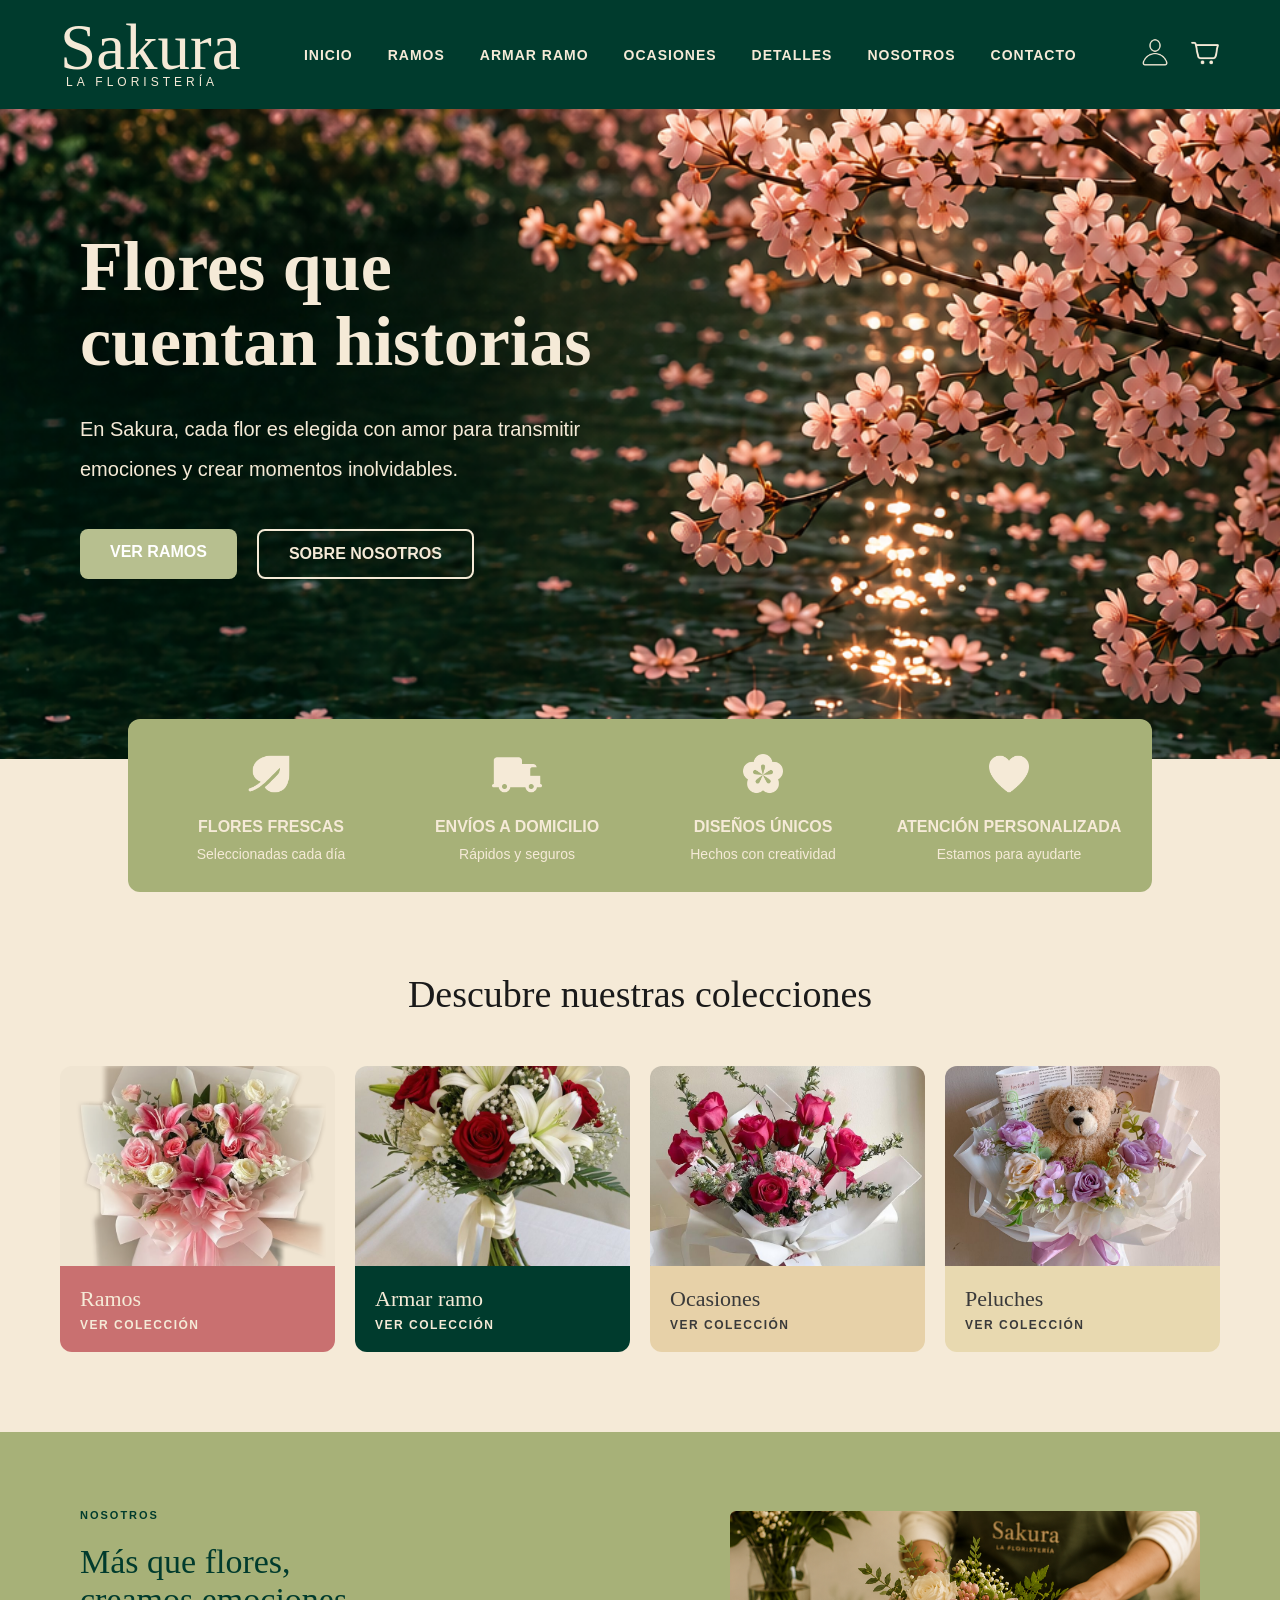
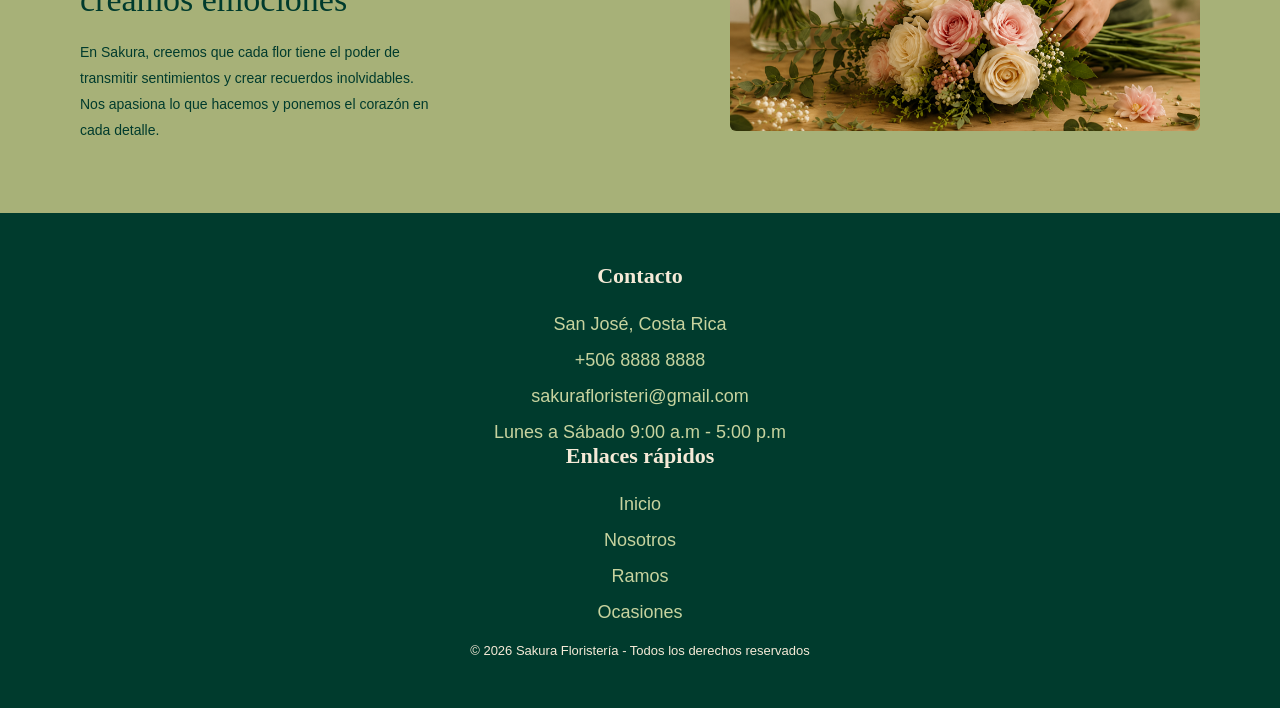
==== index.html @ f720f56a "enlaces rapidos" ====
<!DOCTYPE html>

<html lang="es">
<!--significa que esta en espanol la pagina-->

<head>

    <!-- ===================================================== -->
    <!-- CONFIGURACIÓN GENERAL DE LA PÁGINA -->
    <!-- ===================================================== -->

    <meta charset="UTF-8">
    <meta name="viewport" content="width=device-width, initial-scale=1.0">

    <!--meta charset="UTF-8" = "Usa caracteres especiales correctamente"-->
    <!-- width=device-width = "usa el ancho real del dispositivo"-->
    <!--initial-scale=1.0 = "no hagas zoom raro al abrir la página"-->


    <!-- CONEXIÓN DEL ARCHIVO CSS -->
    <link rel="stylesheet" href="css/style.css">
    <link rel="stylesheet" href="css/footer.css">
    <link rel="stylesheet" href="css/nosotros.css">

    <!-- TÍTULO DE LA PÁGINA -->
    <title>Sakura</title>

</head>

<body>

    <!-- ===================================================== -->
    <!-- HEADER / BARRA DE NAVEGACIÓN -->
    <!-- ===================================================== -->

    <header class="header">

        <!-- LOGO -->
        <div class="logo">
            <h1>Sakura</h1>
            <p>LA FLORISTERÍA</p>
        </div>

        <!-- MENÚ DE NAVEGACIÓN -->
        <nav class="menu">

            <ul>
                <li><a href="index.html">INICIO</a></li>
                <li><a href="ramos.html">RAMOS</a></li>
                <li><a href="armar_Ramo.html">ARMAR RAMO</a></li>
                <li><a href="ocasiones.html">OCASIONES</a></li>
                <li><a href="detalles.html">DETALLES</a></li>
                <li><a href="#nosotros">NOSOTROS</a></li>
                <li><a href="#contacto">CONTACTO</a></li>

            </ul>

        </nav>

        <!-- ICONOS DEL MENÚ -->
        <div class="iconos">
            <!-- ICONO USUARIO -->
            <button>
                <img src="assets/images/person.png" alt="Usuario">
            </button>
            <!-- ICONO CARRITO -->
            <button>
                <img src="assets/images/shopping-cart.png" alt="Carrito">
            </button>
        </div>

    </header>

    <!-- ===================================================== -->
    <!-- CONTENIDO PRINCIPAL -->
    <!-- ===================================================== -->

    <main>

        <!-- ===================================================== -->
        <!-- IMAGEN PRINCIPAL / HERO -->
        <!-- ===================================================== -->

        <section class="cerezos">

            <div class="contenido-cerezos">

                <!-- TÍTULO PRINCIPAL -->
                <h1>Flores que<br>cuentan historias</h1>

                <!-- TEXTO PRINCIPAL -->
                <p>
                    En Sakura, cada flor es elegida con amor
                    para transmitir emociones y crear momentos
                    inolvidables.
                </p>

                <!-- BOTONES PRINCIPALES -->
                <div class="botones">

                    <a href="ramos.html" class="btn btn-ver">
                        VER RAMOS
                    </a>
                    <a href="#nosotros" class="btn btn-nosotros">
                        SOBRE NOSOTROS
                    </a>
                </div>
            </div>
        </section>

        <!-- ===================================================== -->
        <!-- BARRA DE BENEFICIOS -->
        <!-- ===================================================== -->

        <section class="beneficios">

            <!-- BENEFICIO 1 -->
            <div class="beneficio">

                <img src="assets/images/leaf.png" alt="Hoja">
                <h3>FLORES FRESCAS</h3>
                <p>Seleccionadas cada día</p>
            </div>

            <!-- BENEFICIO 2 -->
            <div class="beneficio">

                <img src="assets/images/truck.png" alt="Envío">
                <h3>ENVÍOS A DOMICILIO</h3>
                <p>Rápidos y seguros</p>
            </div>

            <!-- BENEFICIO 3 -->
            <div class="beneficio">

                <img src="assets/images/flower.png" alt="Flor">
                <h3>DISEÑOS ÚNICOS</h3>
                <p>Hechos con creatividad</p>
            </div>

            <!-- BENEFICIO 4 -->
            <div class="beneficio">

                <img src="assets/images/heart.png" alt="Corazón">
                <h3>ATENCIÓN PERSONALIZADA</h3>
                <p>Estamos para ayudarte</p>
            </div>
        </section>

        <!-- ===================================================== -->
        <!-- COLECCIONES -->
        <!-- ===================================================== -->

        <section class="colecciones">

            <!-- TÍTULO -->
            <div class="titulo-seccion">
                <h2>Descubre nuestras colecciones</h2>
            </div>

            <!-- TARJETAS -->
            <div class="tarjetas-coleccion">

                <!-- TARJETA 1 -->
                <div class="tarjeta-coleccion">

                    <img src="assets/images/ramo_beige.png" alt="Ramos">
                    <div class="tarjeta-info tarjeta-rosa">
                        <h3>Ramos</h3>
                        <p>VER COLECCIÓN</p>
                    </div>
                </div>

                <!-- TARJETA 2 -->
                <div class="tarjeta-coleccion">

                    <img src="assets/images/rosas.jpg" alt="Armar ramo">
                    <div class="tarjeta-info tarjeta-verde">
                        <h3>Armar ramo</h3>
                        <p>VER COLECCIÓN</p>
                    </div>
                </div>

                <!-- TARJETA 3 -->
                <div class="tarjeta-coleccion">

                    <img src="assets/images/flores.jpg" alt="Ocasiones">
                    <div class="tarjeta-info tarjeta-crema">
                        <h3>Ocasiones</h3>
                        <p>VER COLECCIÓN</p>
                    </div>
                </div>

                <!-- TARJETA 4 -->
                <div class="tarjeta-coleccion">

                    <img src="assets/images/peluche.jpg" alt="Peluches">
                    <div class="tarjeta-info tarjeta-beige">
                        <h3>Peluches</h3>
                        <p>VER COLECCIÓN</p>
                    </div>
                </div>
            </div>
        </section>

        <!-- ===================================================== -->
        <!-- SECCIÓN NOSOTROS -->
        <!-- ===================================================== -->

        <section id="nosotros" class="nosotros">

            <!-- TEXTO -->
            <div class="texto-nosotros">

                <p class="subtitulo">NOSOTROS</p>
                <h2>
                    Más que flores,<br>
                    creamos emociones
                </h2>

                <p>
                    En Sakura, creemos que cada flor tiene el poder de transmitir
                    sentimientos y crear recuerdos inolvidables. Nos apasiona lo que
                    hacemos y ponemos el corazón en cada detalle.
                </p>

            </div>
            <!-- IMAGEN -->
            <div class="imagen-nosotros">
                <img src="assets/images/nosotros.png" alt="Persona preparando un ramo">
            </div>
        </section>


        <!-- ===================================================== -->
        <!-- FOOTER -->
        <!-- ===================================================== -->

        <footer class="footer">

            <!-- ===================================================== -->
            <!-- INFORMACIÓN DE CONTACTO -->
            <!-- ===================================================== -->
            <div id="contacto" class="footer-contacto">

                <h3>Contacto</h3>

                <p>San José, Costa Rica</p>
                <p>+506 8888 8888</p>
                <p>sakurafloristeri@gmail.com</p>
                <p>Lunes a Sábado 9:00 a.m - 5:00 p.m</p>
            </div>

            <!-- ENLACES -->
            <div class="footer-links">

                <h3>Enlaces rápidos</h3>
                <a href="index.html">Inicio</a>
                <a href="#nosotros">Nosotros</a>
                <a href="ramos.html">Ramos</a>
                <a href="ocasiones.html">Ocasiones</a>
            </div>


            <!-- COPYRIGHT -->
            <p class="copy">
                © 2026 Sakura Floristería - Todos los derechos reservados
            </p>
        </footer>
    </main>
</body>

</html>


<!-- H1 → nombre del libro
H2 → capítulos
H3 → subtítulos dentro del capítulo -->
---- css/style.css ----
/*=============
Pagina PRINCIPAL
===============*/


/*=============
Reset 
===============*/
/*Quita los espacios que el navegador pone por defecto = *{  */
* {
    /* margin: 0; y padding: 0; = "Quiten TODOS los espacios automáticos"-->
    /* espacio entre un elemento y otros elementos(por fuera) */
    margin: 0;
    /* Es el espacio entre el contenido y el borde(por dentro) */
    padding: 0;
    /* Hace que el padding y el borde no aumenten el tamaño total del elemento */
    box-sizing: border-box;
}

/*=============
Body
===============*/
body {
    /* Define el tipo de letra principal de toda la página */
    font-family: Arial, Helvetica, sans-serif;
    /* Define el color de fondo de la página */
    background-color: #f5ead7;
}

/*=============
Header/ ES la barra principal de mi pagina osea la que esta arriba con todo
===============*/
.header {
    /*Hace que el header ocupe todo el ancho de la pantalla*/
    width: 100%;
    /*Cambia el color de fondo del header (verde oscuro)*/
    background-color: #003b2d;
    /* Flexbox sirve para acomodar el logo,el menú y iconos */
    display: flex;
    /* Separa el logo y el menu (Separa los elementos horizontalmente) */
    justify-content: space-between;
    /* Centra las cosas verticalmente,osea que todo quede alineado bonito en la misma altura */
    align-items: center;
    /* Es el espacio entre el contenido y el borde*/
    padding: 20px 60px;
}

/*=============
Logo
===============*/

/*<div class="logo">
    <h1>Sakura</h1>
</div>*/
.logo h1 {
    /*color de las letras del tituolo sakura */
    color: #f5ead7;
    /*tamano de la letra*/
    font-size: 65px;
    /*tipo de letra*/
    font-family: Georgia, serif;
    /*quita la negrita porquelos h1 normalmente vienen en bold automáticamente.*/
    font-weight: normal;
    /*Controla el espacio vertical entre líneas es este caso entre 
    <h1>
    Sakura
    Floristería
    </h1>*/
    line-height: 55px;
}

/*<p>LA FLORISTERÍA</p>*/
.logo p {
    /*color de letra*/
    color: #f5ead7;
    /*Cambia tamano de la letra*/
    font-size: 12px;
    /*Separa las letras entre sí. Ejm:F L O R I S T E R I A*/
    letter-spacing: 4px;
    /*Mueve el texto un poquito hacia la derecha*/
    margin-left: 6px;
}

/*=============
Menu de navegación
===============*/

/*<nav class="menu">
    <ul>*/
.menu ul {
    /* Hace que las opciones del menú salgan en fila. EJM: INICIO   RAMOS   OCASIONES   NOSOTROS*/
    display: flex;
    /*Quita los puntitos automáticos de la lista*/
    list-style: none;
    /*Agrega separación entre cada opción del menú. */
    gap: 35px;
}

/*=============
Cambia color al pasar el mouse
===============*/

/*<a href="index.html">INICIO</a>*/
.menu a {
    color: #f5ead7;
    /*Quita la línea automática de los enlaces*/
    text-decoration: none;
    /*Cambio el tamano de la letra*/
    font-size: 14px;
    /*Pone el texto en negrita*/
    font-weight: bold;
    /*Separa un poquito las letras*/
    letter-spacing: 1px;
    /*Hace que los cambios sean suaves*/
    transition: 0.3s;
}

.menu a:hover {
    /*Cambia el color del texto cuando pasan el mouse (beige a verde)*/
    color: #c7d39f;
    /*Agrega una línea debajo del texto*/
    border-bottom: 2px/*grosor de la línea*/ solid /*tipo de línea sólida*/ #c7d39f /*color de la línea*/;
    /*Agrega espacio abajo del texto*/
    padding-bottom: 5px;
}

/*=============
Confi de los iconos de la barra
===============*/

/*<div class="iconos">*/
.iconos {
    /*Hace que los iconos salgan en fila horizontal*/
    display: flex;
    /*Centra los iconos verticalmente.   Sirve para que:todos queden alineados a la misma altura,y no uno más arriba que otro.*/
    align-items: center;
    /*Agrega espacio entre cada icono*/
    gap: 20px;
}

.iconos button {
    /*Quita el fondo automático del botón,si no lo pnemos sale el boton gris y feo*/
    background: none;
    /*Quita el borde automático del botón*/
    border: none;
    /*Cambia el cursor cuando pasas el mouse ,osea sale la manita*/
    cursor: pointer;
    /*Hace suaves las animaciones*/
    transition: 0.3s;
}

.iconos button:hover {
    transform/*sirve para transformar o mover elementos*/: scale(1.1);
    /*scale es para q se hagan mas grande y 1 = tamaño normal y el 1.1 = 10% más grande*/
}

.iconos img {
    /*Define el ancho de las imágenes*/
    width: 30px;
}

/*=============
Confi de la imagen del arbol de cerezos
===============*/

/*<section class="cerezos">*/
.cerezos {
    /*Hace que la sección ocupe todo el ancho de la pantalla*/
    width: 100%;
    /*Define la altura de la sección.*/
    height: 650px;
    /* los .. son un "sube una carpeta"*/
    background-image: url("../assets/images/cerezos.png");
    /*Hace que la imagen cubra toda la sección*/
    background-size: cover;
    /*Centra la imagen*/
    background-position: center;
    /*Para que no se repita la imagen*/
    background-repeat: no-repeat;
}

/*<div class="contenido-cerezos">    lo que esta encima de la imagen*/
.contenido-cerezos {
    /*Agrega espacio interno ARRIBA.Eso baja el contenido*/
    padding-top: 120px;
    /*Agrega espacio interno a la izquierda,osea que mueve las cosas a la derecha*/
    padding-left: 80px;
    /*Cambia el color del texto.*/
    color: #f5ead7;
}

/*<h1>Flores que<br>cuentan historias</h1>*/
.contenido-cerezos h1 {
    /*Cambia el tamaño del texto,esta grande */
    font-size: 70px;
    /*Cambio de letra*/
    font-family: Georgia, serif;
    /*Controla el espacio entre líneas*/
    line-height: 75px;
    /*Agrega espacio DEBAJO del título*/
    margin-bottom: 30px;
}

/*<p>
    En Sakura, cada flor es elegida...
</p>*/
.contenido-cerezos p {
    /*Cambia el tamaño de la letra.*/
    font-size: 20px;
    /*Controla el espacio entre líneas del párrafo*/
    line-height: 40px;
    /*Agrega espacio debajo del párrafo,en este caso es el espacio enre el parrafo y los botones de ver ramos y sobre nosotros */
    margin-bottom: 40px;
    /*Define el ancho del párrafo.*/
    width: 600px;
}

/*=============
Confi de los botones en la imagen principal
===============*/

/*<div class="botones">*/
.botones {
    /*Hace que los botones salgan en fila horizontal*/
    display: flex;
    /*Agrega espacio entre ambos botones*/
    gap: 20px;
}

/*<a href="#" class="btn btn-ver"> y <a href="#" class="btn btn-nosotros">*/
.btn {
    /*Quita la línea automática de los enlaces*/
    text-decoration: none;
    /*Agrega espacio INTERNO al botón*/
    padding: 14px/*arriba y abajo*/ 30px/*izquierda y derecha*/;
    /*Redondea las esquinas del botón*/
    border-radius: 8px;
    /*Cambia el tamaño de la letra del botón*/
    font-size: 16px;
    /*Pone el texto en negrita*/
    font-weight: bold;
}

/*<a href="#" class="btn btn-ver">
    VER RAMOS
</a>     osea boton ver*/
.btn-ver {
    /*Cambia el color de fondo del botón*/
    background-color: #b7bf8f;
    /*Cambia el color del texto*/
    color: white;
}

/*<a href="#" class="btn btn-nosotros">
    SOBRE NOSOTROS
</a>       osea boton nosotros*/
.btn-nosotros {
    /*Agrega un borde alrededor del botón*/
    border: 2px/*grosor del borde*/ solid/*tipo de línea sólida*/ #f5ead7 /*color del borde*/;
    /*Cambia el color del texto del botón*/
    color: #f5ead7;
}

/*=============
Confi del cuadro verde 
===============*/

/*<section class="beneficios">*/
.beneficios {
    /*Hace que el cuadro ocupe el 80% del ancho de la pantalla*/
    width: 80%;
    /*Agrega espacios POR FUERA del cuadro*/
    margin: -40px/* esto es lo que hace que el cuadro suba y quede un poco sobre la imagen principal*/ 
    auto/*centra el cuadro horizontalmente*/ 60px/*espacio abajo*/;
    /*Cambia el color de fondo*/
    background-color: #a7b178;
    /*Redondea las esquinas del cuadro*/
    border-radius: 12px;
    /*Hace que los beneficios salgan uno a la par del otro*/
    display: flex;
    /*Hace que los elementos no se vean pegado y haya espacio entre ellos*/
    justify-content: space-around;
    /*Agrega espacio INTERNO al cuadro*/
    padding: 30px/*arriba y abajo*/ 20px/*izquierda,derecha*/;
    /*Cambia el color del texto*/
    color: #f5ead7;
}

.beneficio {
    /*Hace que cada beneficio ocupe el 25% del ancho*/
    width: 25%;
    /*Centra el contenido horizontalmente*/
    text-align: center;
}

/*imágenes que están dentro del cuadro verde*/
.beneficio img {
    /*Define el tamaño de las imágenes*/
    width: 50px;
    /*Agrega espacio debajo de la imagen*/
    margin-bottom: 15px;
}

/*Son las letras que dicen FLORES FRESCAS,ENVÍOS A DOMICILIO y eso*/
.beneficio h3 {
    /*Cambia el tamaño de los títulos*/
    font-size: 16px;
    /*Agrega espacio debajo del título*/
    margin-bottom: 10px;
}

/*Es lo que dice Seleccionadas cada día,Rápidos y seguros*/
.beneficio p {
    /*Cambia el tamaño del texto.*/
    font-size: 14px;
}

/*estilos que van a heredar todos los elementos de las paginas*/

/*===================
colecciones,titulo
====================*/

/*Esto es lo de los cuadros con las imagenes y colores*/
.colecciones {
    /* Agrega espacio INTERNO a la sección*/
    padding: 20px/*arriba*/ 60px/*lados*/ 80px/*abajo*/;

}

/*<div class="titulo-seccion">
    <h2>Descubre nuestras colecciones</h2>
</div>*/
.titulo-seccion {
    /*Centra el texto horizontalmente,hace que quede en el centro de la pagina*/
    text-align: center;
    /*Agrega espacio POR FUERA debajo del título*/
    margin-bottom: 50px;
}

.titulo-seccion h2 {
    font-family: Georgia, serif;
    font-size: 38px;
    font-weight: normal;
    /*sin negrita*/
    color: #1a1a1a;
    margin-bottom: 15px;

}

.tarjeta-coleccion {
    width: 280px;
    border-radius: 12px;
    overflow: hidden;
    cursor: pointer;
    transition: 0.3s;
}

/*================
cada tarjeta individual
======================*/

.tarjetas-coleccion {
    display: flex;
    gap: 20px;
    justify-content: center;
}

/*==================
foto de cada tarjeta
*/
.tarjeta-coleccion img {
    width: 100%;
    height: 200px;
    object-fit: cover;
    /*para que las imagenes se ajusten al tamaño sin deformarse*/
    display: block;
    /*elimina el espacio debajo de las imagenes*/

}

/* Parte inferior de la tarjeta con nombre y enlace */
.tarjeta-info {
    padding: 20px;
    transition: 0.3s;
}

.tarjeta-coleccion:hover .tarjeta-info {
    transform: translateY(-10px);
}

.tarjeta-info h3 {
    font-family: Georgia, serif;
    font-size: 22px;
    font-weight: normal;
    margin-bottom: 6px;
}

.tarjeta-info p {
    font-size: 12px;
    font-weight: bold;
    letter-spacing: 1.5px;
}

/*color de fondo de cada tarjeta*/
.tarjeta-rosa {
    background-color: #c97070;
    color: #f5ead7;
}

.tarjeta-crema {
    background-color: #e7d1a7f8;
    color: #3a3a3a;
}

.tarjeta-beige {
    background-color: #e8d9b0;
    color: #3a3a3a;
}

.tarjeta-verde {
    background-color: #003b2d;
    color: #f5ead7;
}
---- css/footer.css ----
/*=============
FOOTER
===============*/
.footer {
    background-color: #003b2d;
    padding: 50px 20px;
    text-align: center;
}

/* Contenedor de enlaces y contacto */
.footer-contenido {
    display: flex;
    justify-content: center;
    gap: 120px;
    margin-bottom: 30px;
}

/* Enlaces rápidos y contacto */
.footer-links,
.footer-contacto {
    display: flex;
    flex-direction: column;
    align-items: center;
    gap: 15px;
}

.footer-links h3,
.footer-contacto h3 {
    color: #f5ead7;
    font-size: 22px;
    margin-bottom: 10px;
    font-family: Georgia, serif;
}

.footer-links a,
.footer-contacto p {
    color: #c7d39f;
    text-decoration: none;
    font-size: 18px;
}

.footer-links a:hover {
    color: white;
}
/*=============
TEXTO FINAL con el c de marca registrada
===============*/
.copy {
    color: #f5ead7;
    font-size: 13px;
    margin-top: 20px;
}
---- css/nosotros.css ----
/*=============
Pagina NOSOTROS
===============*/

.nosotros {
    background-color: #a7b178;
    display: flex;
    align-items: center;
    justify-content: space-between;
    gap: 80px;
    padding: 70px 80px;
}

.texto-nosotros {
    width: 350px;
    color: #003b2d;
}

.texto-nosotros .subtitulo {
    font-size: 11px;
    font-weight: bold;
    letter-spacing: 2px;
    margin-bottom: 15px;
}

.texto-nosotros h2 {
    font-family: Georgia, serif;
    font-size: 34px;
    font-weight: normal;
    margin-bottom: 20px;
}

.texto-nosotros p {
    font-size: 14px;
    line-height: 26px;
}

.imagen-nosotros img {
    width: 470px;
    height: 220px;
    object-fit: cover;
    border-radius: 6px;
}
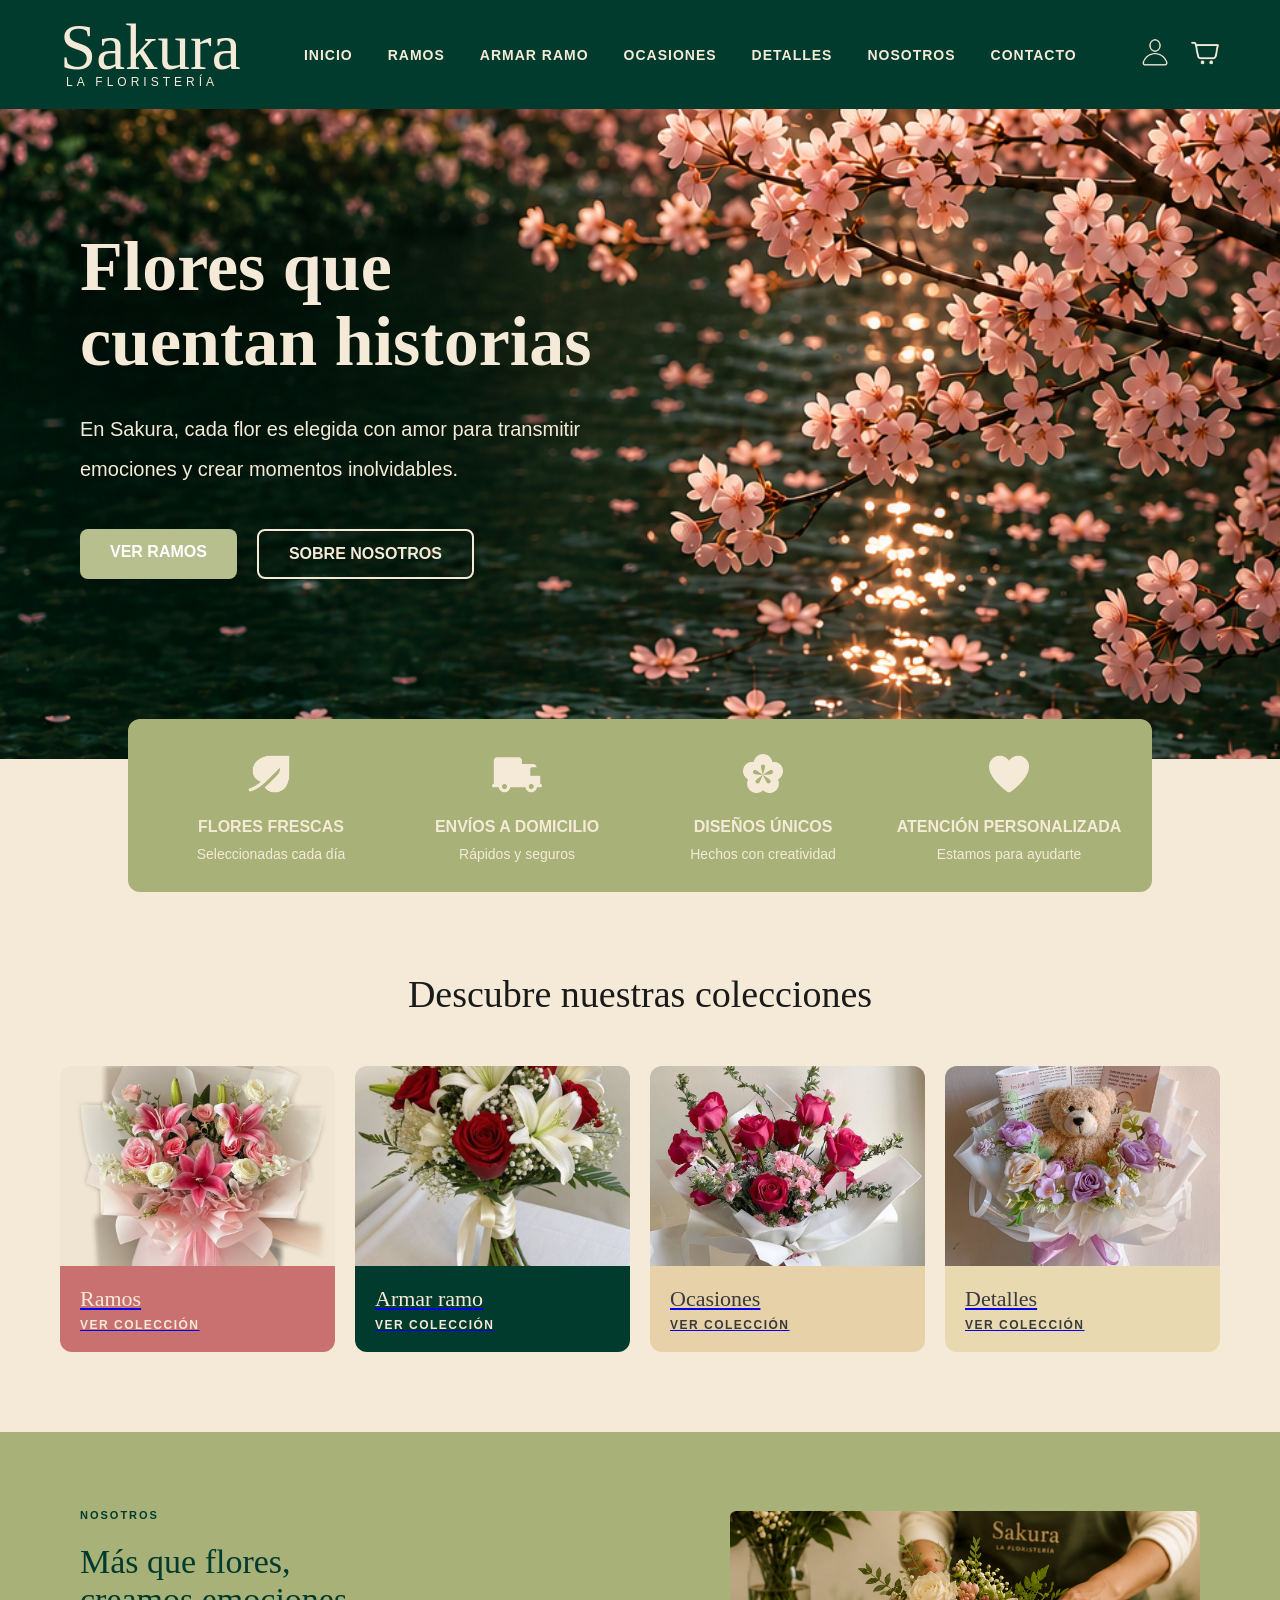
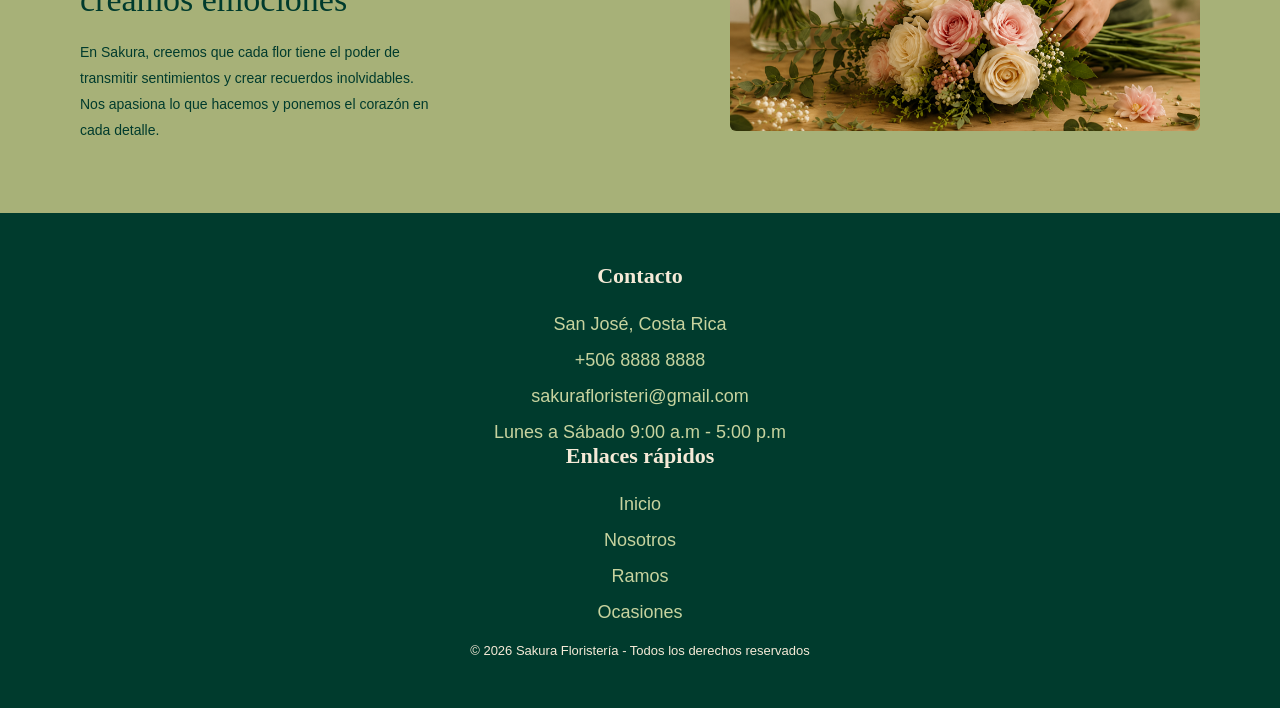
==== commit f5ca7fca: "d" ====
--- a/index.html
+++ b/index.html
@@ -162,44 +162,44 @@
             <div class="tarjetas-coleccion">
 
                 <!-- TARJETA 1 -->
-                <div class="tarjeta-coleccion">
+                <a href="ramos.html" class="tarjeta-coleccion">
 
                     <img src="assets/images/ramo_beige.png" alt="Ramos">
                     <div class="tarjeta-info tarjeta-rosa">
                         <h3>Ramos</h3>
                         <p>VER COLECCIÓN</p>
                     </div>
-                </div>
+                </a>
 
                 <!-- TARJETA 2 -->
-                <div class="tarjeta-coleccion">
+                <a href="armar_Ramo.html" class="tarjeta-coleccion">
 
                     <img src="assets/images/rosas.jpg" alt="Armar ramo">
                     <div class="tarjeta-info tarjeta-verde">
                         <h3>Armar ramo</h3>
                         <p>VER COLECCIÓN</p>
                     </div>
-                </div>
+                </a>
 
                 <!-- TARJETA 3 -->
-                <div class="tarjeta-coleccion">
+                <a href="ocasiones.html" class="tarjeta-coleccion">
 
                     <img src="assets/images/flores.jpg" alt="Ocasiones">
                     <div class="tarjeta-info tarjeta-crema">
                         <h3>Ocasiones</h3>
                         <p>VER COLECCIÓN</p>
                     </div>
-                </div>
+                </a>
 
                 <!-- TARJETA 4 -->
-                <div class="tarjeta-coleccion">
+                <a href="detalles.html" class="tarjeta-coleccion">
 
                     <img src="assets/images/peluche.jpg" alt="Peluches">
                     <div class="tarjeta-info tarjeta-beige">
-                        <h3>Peluches</h3>
-                        <p>VER COLECCIÓN</p>
-                    </div>
-                </div>
+                        <h3>Detalles</h3>
+                        <p>VER COLECCIÓN</p>
+                    </div>
+                </a>
             </div>
         </section>
 
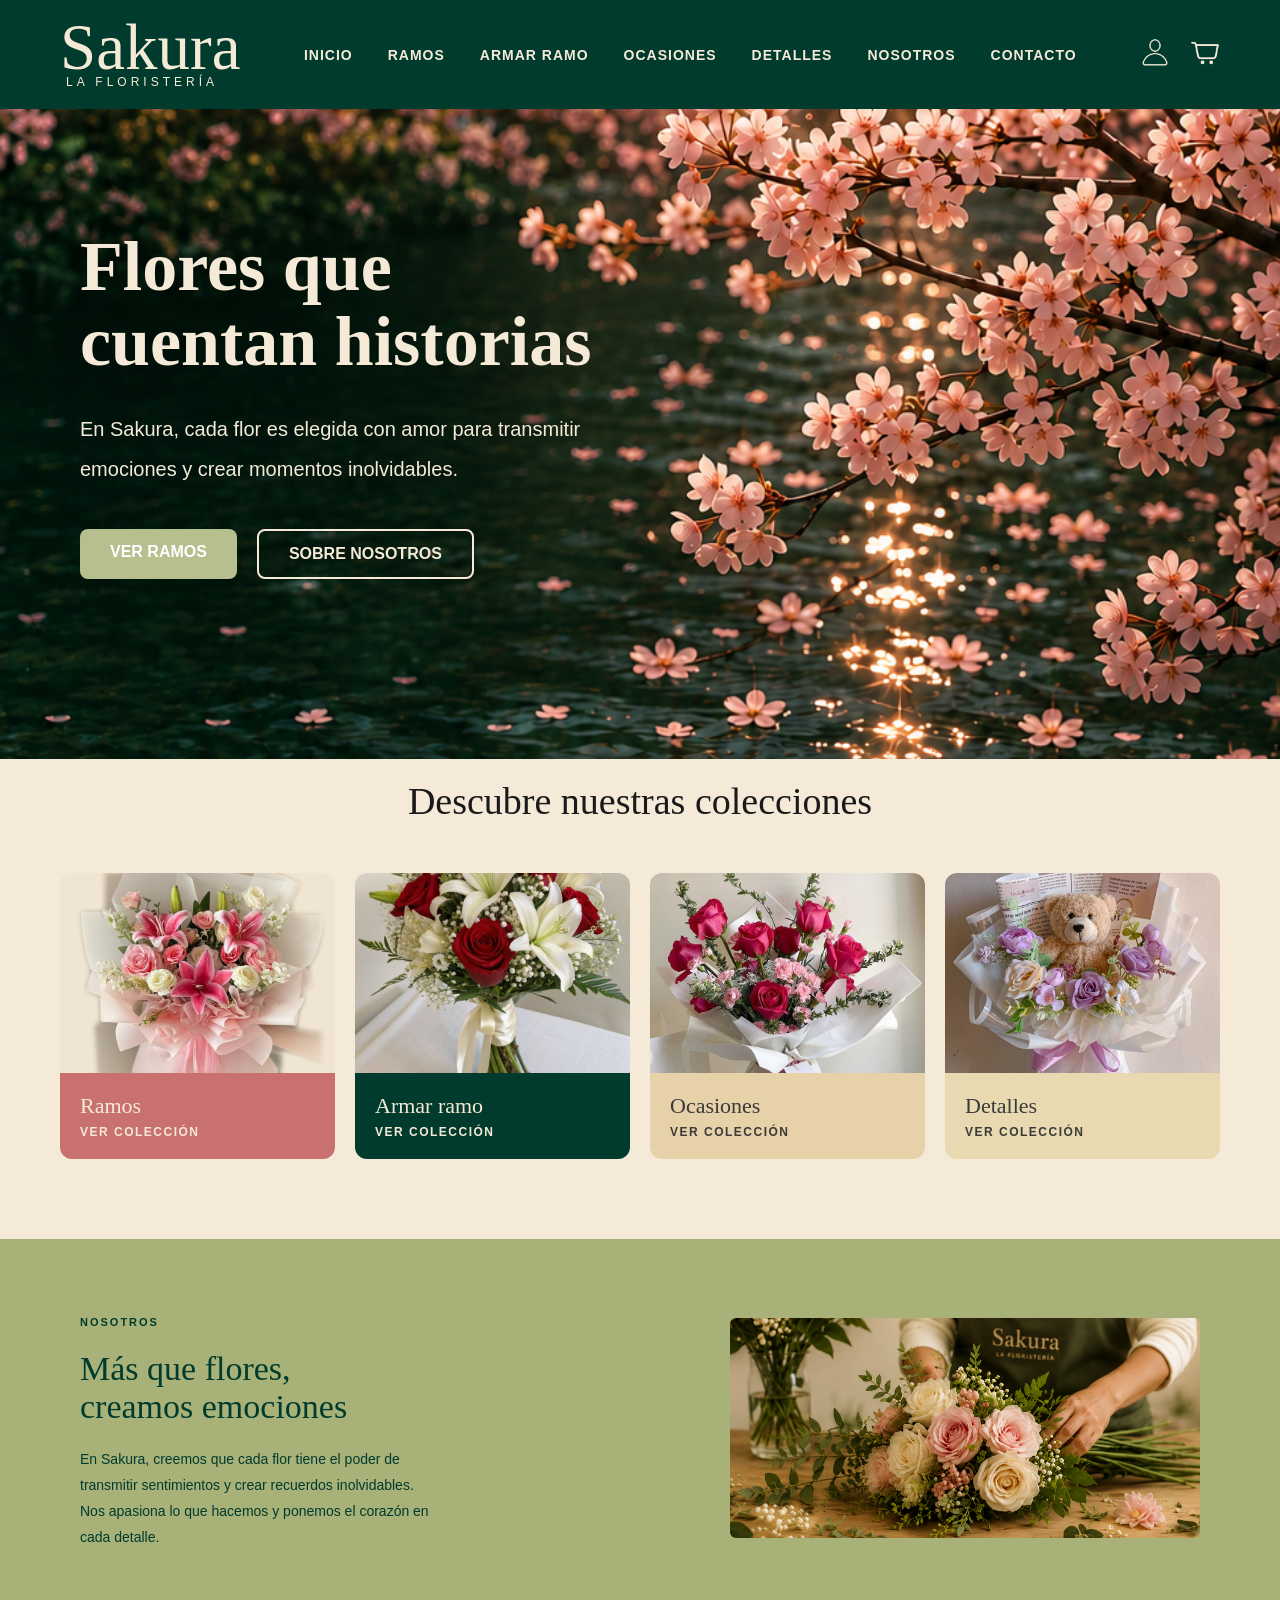
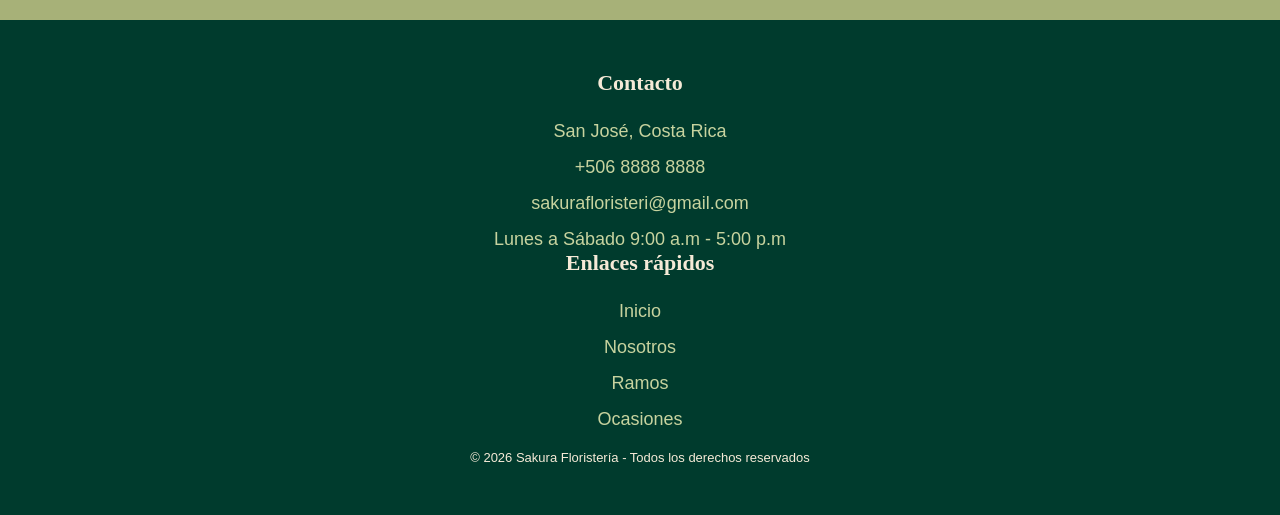
==== commit acd5b268: "CUADRO VERDE" ====
--- a/index.html
+++ b/index.html
@@ -109,45 +109,6 @@
         </section>
 
         <!-- ===================================================== -->
-        <!-- BARRA DE BENEFICIOS -->
-        <!-- ===================================================== -->
-
-        <section class="beneficios">
-
-            <!-- BENEFICIO 1 -->
-            <div class="beneficio">
-
-                <img src="assets/images/leaf.png" alt="Hoja">
-                <h3>FLORES FRESCAS</h3>
-                <p>Seleccionadas cada día</p>
-            </div>
-
-            <!-- BENEFICIO 2 -->
-            <div class="beneficio">
-
-                <img src="assets/images/truck.png" alt="Envío">
-                <h3>ENVÍOS A DOMICILIO</h3>
-                <p>Rápidos y seguros</p>
-            </div>
-
-            <!-- BENEFICIO 3 -->
-            <div class="beneficio">
-
-                <img src="assets/images/flower.png" alt="Flor">
-                <h3>DISEÑOS ÚNICOS</h3>
-                <p>Hechos con creatividad</p>
-            </div>
-
-            <!-- BENEFICIO 4 -->
-            <div class="beneficio">
-
-                <img src="assets/images/heart.png" alt="Corazón">
-                <h3>ATENCIÓN PERSONALIZADA</h3>
-                <p>Estamos para ayudarte</p>
-            </div>
-        </section>
-
-        <!-- ===================================================== -->
         <!-- COLECCIONES -->
         <!-- ===================================================== -->
 
--- a/css/style.css
+++ b/css/style.css
@@ -119,7 +119,13 @@
     /*Cambia el color del texto cuando pasan el mouse (beige a verde)*/
     color: #c7d39f;
     /*Agrega una línea debajo del texto*/
-    border-bottom: 2px/*grosor de la línea*/ solid /*tipo de línea sólida*/ #c7d39f /*color de la línea*/;
+    border-bottom: 2px
+        /*grosor de la línea*/
+        solid
+        /*tipo de línea sólida*/
+        #c7d39f
+        /*color de la línea*/
+    ;
     /*Agrega espacio abajo del texto*/
     padding-bottom: 5px;
 }
@@ -150,7 +156,9 @@
 }
 
 .iconos button:hover {
-    transform/*sirve para transformar o mover elementos*/: scale(1.1);
+    transform
+    /*sirve para transformar o mover elementos*/
+    : scale(1.1);
     /*scale es para q se hagan mas grande y 1 = tamaño normal y el 1.1 = 10% más grande*/
 }
 
@@ -232,7 +240,11 @@
     /*Quita la línea automática de los enlaces*/
     text-decoration: none;
     /*Agrega espacio INTERNO al botón*/
-    padding: 14px/*arriba y abajo*/ 30px/*izquierda y derecha*/;
+    padding: 14px
+        /*arriba y abajo*/
+        30px
+        /*izquierda y derecha*/
+    ;
     /*Redondea las esquinas del botón*/
     border-radius: 8px;
     /*Cambia el tamaño de la letra del botón*/
@@ -256,63 +268,15 @@
 </a>       osea boton nosotros*/
 .btn-nosotros {
     /*Agrega un borde alrededor del botón*/
-    border: 2px/*grosor del borde*/ solid/*tipo de línea sólida*/ #f5ead7 /*color del borde*/;
+    border: 2px
+        /*grosor del borde*/
+        solid
+        /*tipo de línea sólida*/
+        #f5ead7
+        /*color del borde*/
+    ;
     /*Cambia el color del texto del botón*/
     color: #f5ead7;
-}
-
-/*=============
-Confi del cuadro verde 
-===============*/
-
-/*<section class="beneficios">*/
-.beneficios {
-    /*Hace que el cuadro ocupe el 80% del ancho de la pantalla*/
-    width: 80%;
-    /*Agrega espacios POR FUERA del cuadro*/
-    margin: -40px/* esto es lo que hace que el cuadro suba y quede un poco sobre la imagen principal*/ 
-    auto/*centra el cuadro horizontalmente*/ 60px/*espacio abajo*/;
-    /*Cambia el color de fondo*/
-    background-color: #a7b178;
-    /*Redondea las esquinas del cuadro*/
-    border-radius: 12px;
-    /*Hace que los beneficios salgan uno a la par del otro*/
-    display: flex;
-    /*Hace que los elementos no se vean pegado y haya espacio entre ellos*/
-    justify-content: space-around;
-    /*Agrega espacio INTERNO al cuadro*/
-    padding: 30px/*arriba y abajo*/ 20px/*izquierda,derecha*/;
-    /*Cambia el color del texto*/
-    color: #f5ead7;
-}
-
-.beneficio {
-    /*Hace que cada beneficio ocupe el 25% del ancho*/
-    width: 25%;
-    /*Centra el contenido horizontalmente*/
-    text-align: center;
-}
-
-/*imágenes que están dentro del cuadro verde*/
-.beneficio img {
-    /*Define el tamaño de las imágenes*/
-    width: 50px;
-    /*Agrega espacio debajo de la imagen*/
-    margin-bottom: 15px;
-}
-
-/*Son las letras que dicen FLORES FRESCAS,ENVÍOS A DOMICILIO y eso*/
-.beneficio h3 {
-    /*Cambia el tamaño de los títulos*/
-    font-size: 16px;
-    /*Agrega espacio debajo del título*/
-    margin-bottom: 10px;
-}
-
-/*Es lo que dice Seleccionadas cada día,Rápidos y seguros*/
-.beneficio p {
-    /*Cambia el tamaño del texto.*/
-    font-size: 14px;
 }
 
 /*estilos que van a heredar todos los elementos de las paginas*/
@@ -324,7 +288,13 @@
 /*Esto es lo de los cuadros con las imagenes y colores*/
 .colecciones {
     /* Agrega espacio INTERNO a la sección*/
-    padding: 20px/*arriba*/ 60px/*lados*/ 80px/*abajo*/;
+    padding: 20px
+        /*arriba*/
+        60px
+        /*lados*/
+        80px
+        /*abajo*/
+    ;
 
 }
 
@@ -354,6 +324,8 @@
     overflow: hidden;
     cursor: pointer;
     transition: 0.3s;
+    text-decoration: none;
+    color: inherit;
 }
 
 /*================
@@ -423,4 +395,52 @@
     color: #f5ead7;
 }
 
-
+/*===================
+DISEÑO RESPONSIVO
+====================*/
+@media (max-width: 768px) {
+
+    .header {
+        flex-direction: column;
+    }
+
+    .menu ul {
+        flex-wrap: wrap;
+        justify-content: center;
+        gap: 15px;
+    }
+
+    .tarjetas-coleccion {
+        flex-direction: column;
+        align-items: center;
+    }
+
+    .nosotros {
+        flex-direction: column;
+        text-align: center;
+    }
+
+    .imagen-nosotros img {
+        width: 100%;
+        max-width: 450px;
+        height: auto;
+    }
+    .cerezos{
+        height: 400px;
+    }
+
+    .botones {
+        flex-direction: column;
+        align-items: center;
+    }
+
+    .contenido-cerezos h1 {
+        font-size: 38px;
+        line-height: 45px;
+    }
+
+    .contenido-cerezos p {
+        width: 100%;
+        max-width: 300px;
+    }
+}
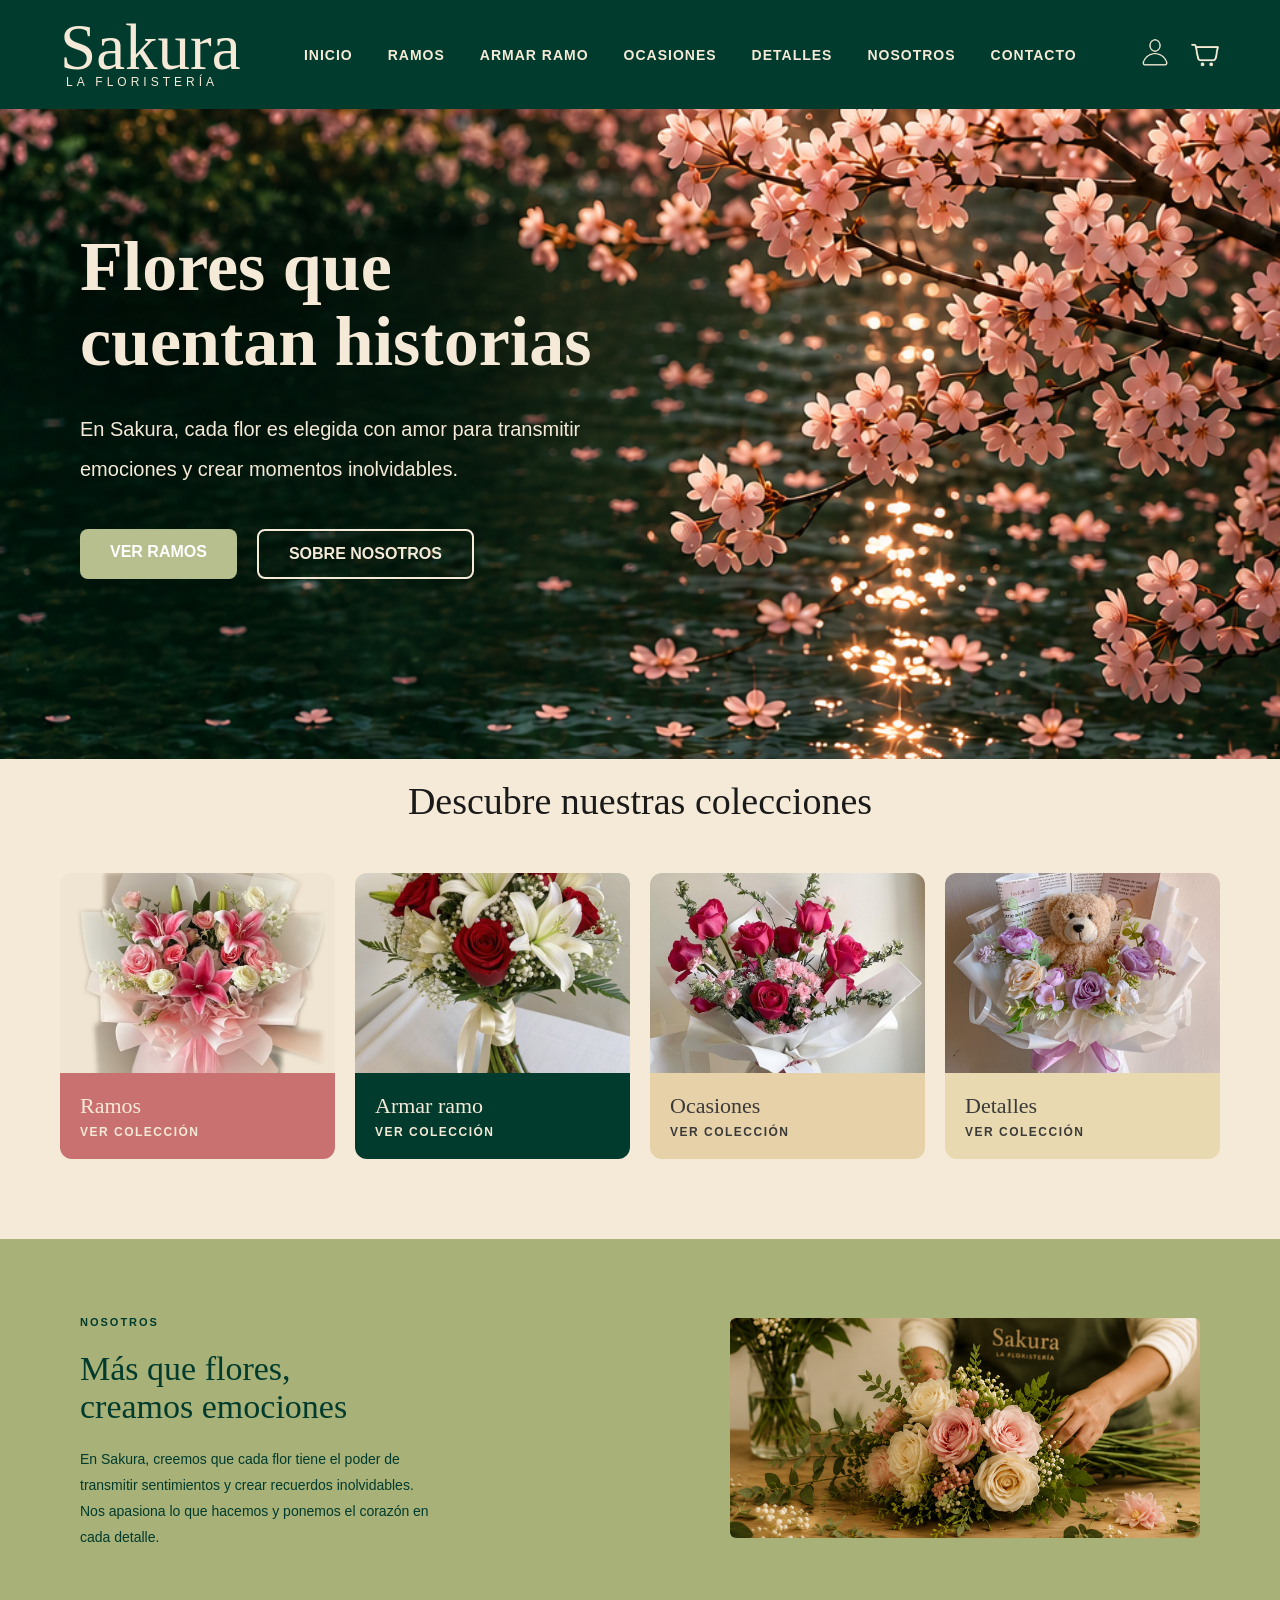
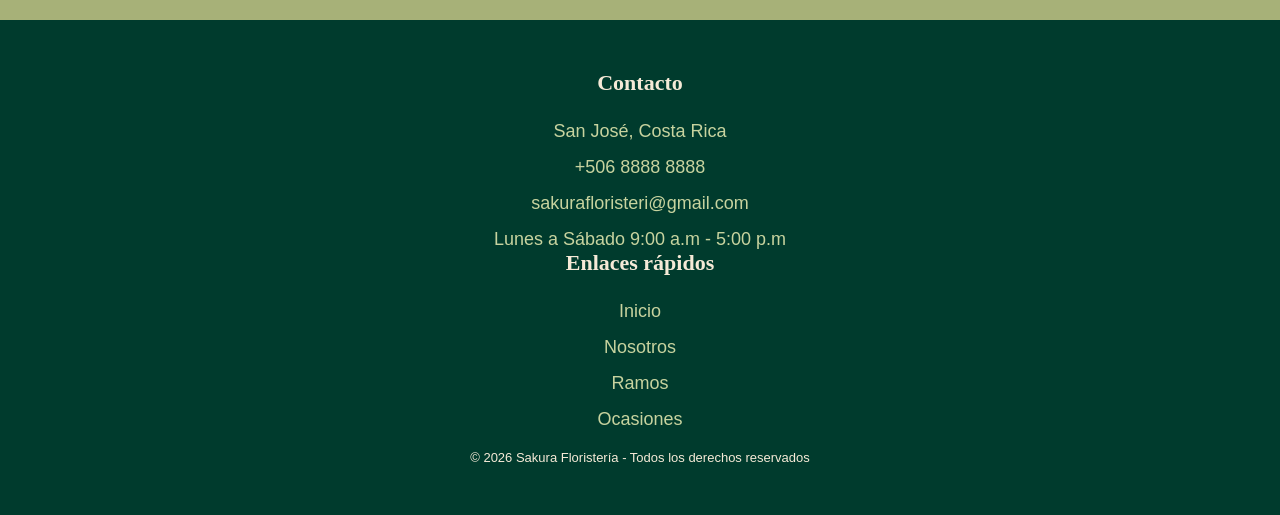
==== commit f5f377c3: "dd" ====
--- a/index.html
+++ b/index.html
@@ -64,9 +64,9 @@
                 <img src="assets/images/person.png" alt="Usuario">
             </button>
             <!-- ICONO CARRITO -->
-            <button>
+            <a href="carrito.html" class="icono-carrito">
                 <img src="assets/images/shopping-cart.png" alt="Carrito">
-            </button>
+            </a>
         </div>
 
     </header>
--- a/css/style.css
+++ b/css/style.css
@@ -394,14 +394,33 @@
     background-color: #003b2d;
     color: #f5ead7;
 }
-
-/*===================
-DISEÑO RESPONSIVO
-====================*/
+/*=============
+ICONO DEL CARRITO
+===============*/
+
+.icono-carrito {
+    display: flex;
+    align-items: center;
+    cursor: pointer;
+}
+
+.icono-carrito img {
+    width: 30px;
+}
+
+.icono-carrito:hover {
+    transform: scale(1.1);
+}
+/* =====================================================
+DISEÑO PARA CELULARES
+===================================================== */
 @media (max-width: 768px) {
 
+    /* HEADER */
     .header {
         flex-direction: column;
+        padding: 20px;
+        gap: 20px;
     }
 
     .menu ul {
@@ -410,37 +429,71 @@
         gap: 15px;
     }
 
+    /* IMAGEN PRINCIPAL */
+    .cerezos {
+        height: auto;
+    }
+
+    .contenido-cerezos {
+        padding: 80px 25px;
+    }
+
+    .contenido-cerezos h1 {
+        font-size: 48px;
+        line-height: 55px;
+    }
+
+    .contenido-cerezos p {
+        width: 100%;
+        font-size: 20px;
+        line-height: 34px;
+    }
+
+    /* BOTONES */
+    .botones {
+        flex-direction: column;
+        align-items: flex-start;
+        margin-top: 25px;
+        margin-bottom: 80px;
+    }
+
+    .btn {
+        display: block;
+        width: fit-content;
+    }
+
+    /* COLECCIONES */
+    .colecciones {
+        padding-top: 90px;
+    }
+
     .tarjetas-coleccion {
         flex-direction: column;
         align-items: center;
     }
 
+    .tarjeta-coleccion {
+        width: 90%;
+    }
+
+    /* NOSOTROS */
     .nosotros {
         flex-direction: column;
         text-align: center;
     }
 
+    .texto-nosotros {
+        width: 100%;
+    }
+
     .imagen-nosotros img {
         width: 100%;
-        max-width: 450px;
         height: auto;
     }
-    .cerezos{
-        height: 400px;
-    }
-
-    .botones {
+
+    /* FOOTER */
+    .footer-contenido {
         flex-direction: column;
-        align-items: center;
-    }
-
-    .contenido-cerezos h1 {
-        font-size: 38px;
-        line-height: 45px;
-    }
-
-    .contenido-cerezos p {
-        width: 100%;
-        max-width: 300px;
+        gap: 20px;
     }
 }
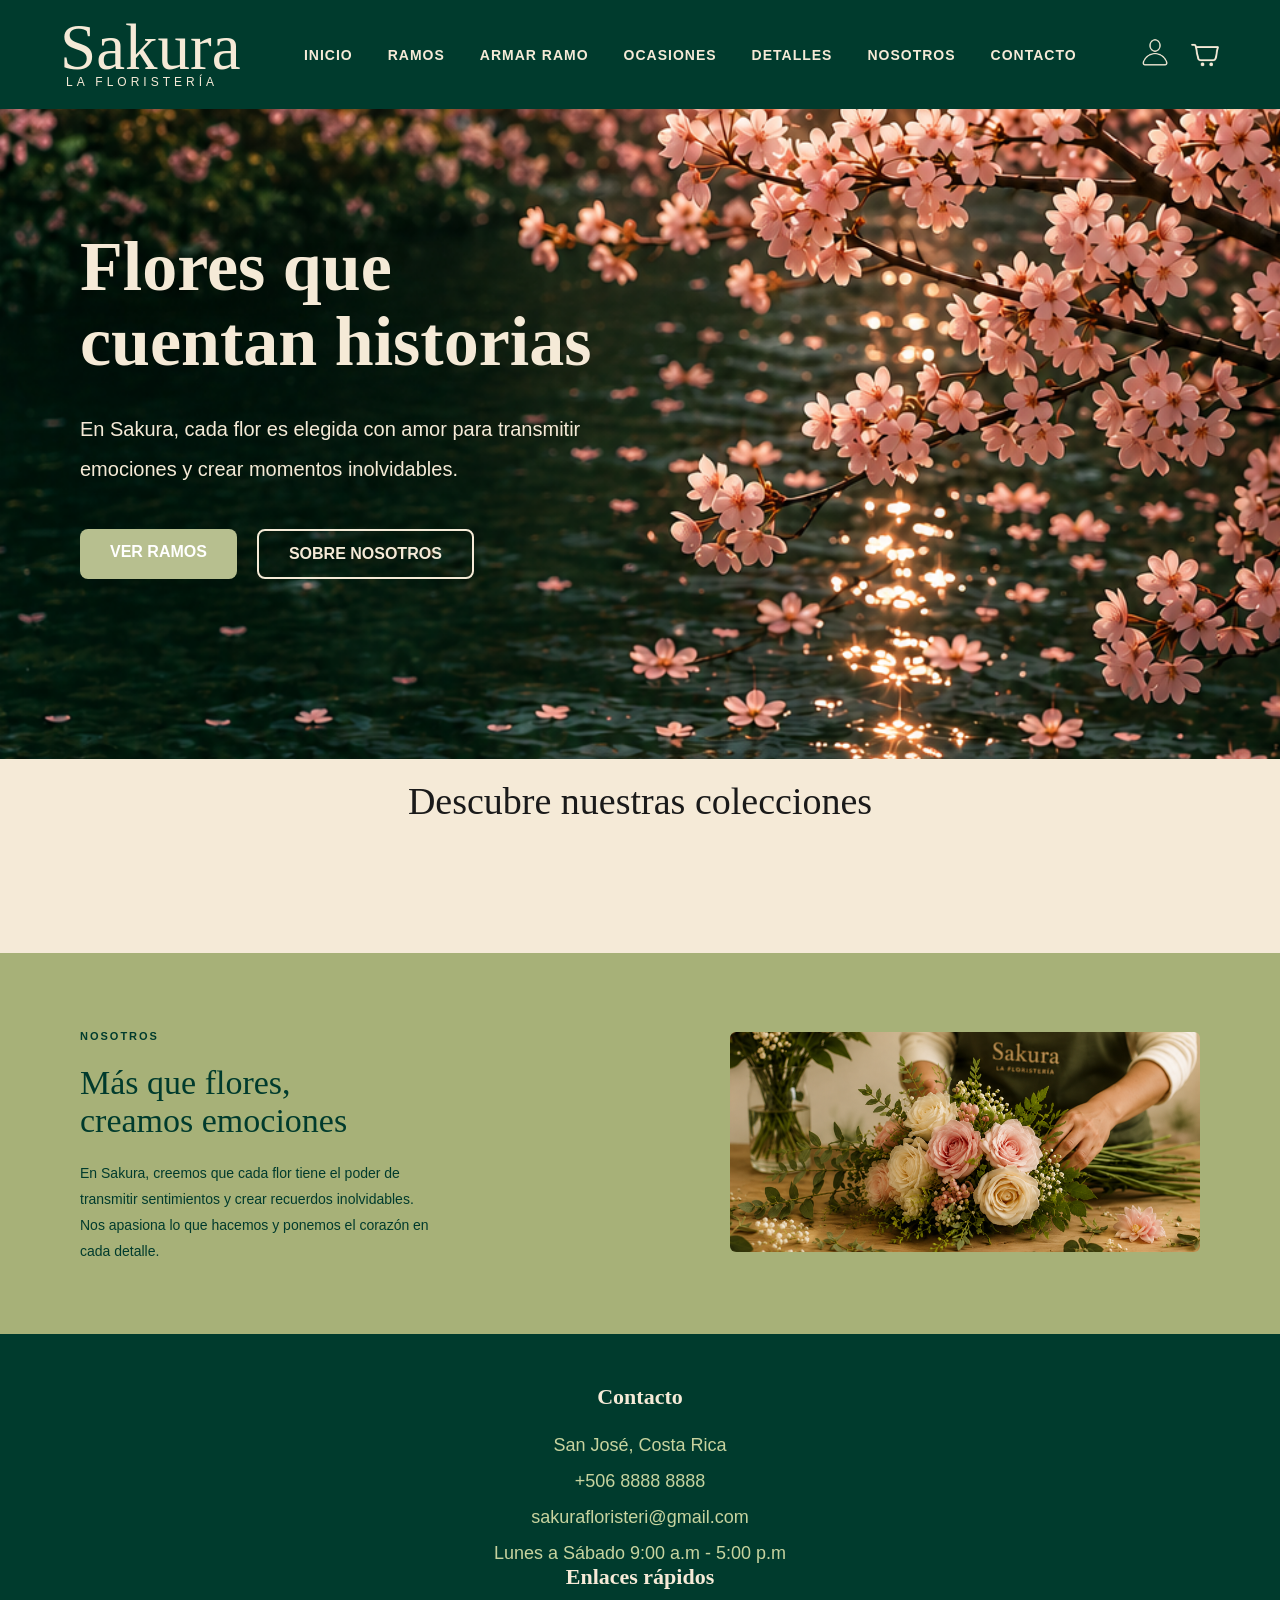
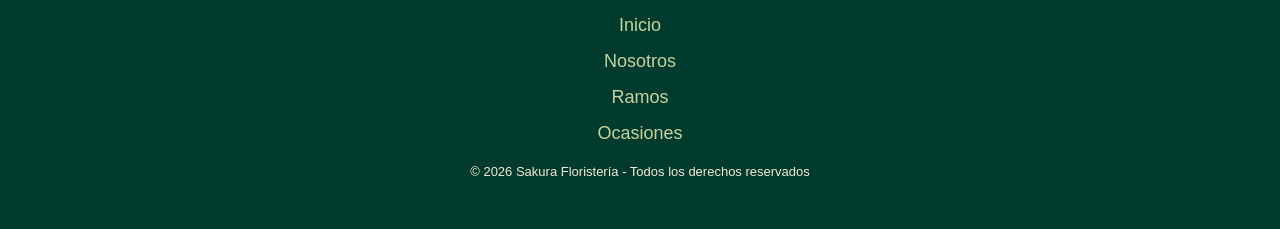
==== commit d398f6f9: "tarjetas" ====
--- a/index.html
+++ b/index.html
@@ -118,50 +118,6 @@
             <div class="titulo-seccion">
                 <h2>Descubre nuestras colecciones</h2>
             </div>
-
-            <!-- TARJETAS -->
-            <div class="tarjetas-coleccion">
-
-                <!-- TARJETA 1 -->
-                <a href="ramos.html" class="tarjeta-coleccion">
-
-                    <img src="assets/images/ramo_beige.png" alt="Ramos">
-                    <div class="tarjeta-info tarjeta-rosa">
-                        <h3>Ramos</h3>
-                        <p>VER COLECCIÓN</p>
-                    </div>
-                </a>
-
-                <!-- TARJETA 2 -->
-                <a href="armar_Ramo.html" class="tarjeta-coleccion">
-
-                    <img src="assets/images/rosas.jpg" alt="Armar ramo">
-                    <div class="tarjeta-info tarjeta-verde">
-                        <h3>Armar ramo</h3>
-                        <p>VER COLECCIÓN</p>
-                    </div>
-                </a>
-
-                <!-- TARJETA 3 -->
-                <a href="ocasiones.html" class="tarjeta-coleccion">
-
-                    <img src="assets/images/flores.jpg" alt="Ocasiones">
-                    <div class="tarjeta-info tarjeta-crema">
-                        <h3>Ocasiones</h3>
-                        <p>VER COLECCIÓN</p>
-                    </div>
-                </a>
-
-                <!-- TARJETA 4 -->
-                <a href="detalles.html" class="tarjeta-coleccion">
-
-                    <img src="assets/images/peluche.jpg" alt="Peluches">
-                    <div class="tarjeta-info tarjeta-beige">
-                        <h3>Detalles</h3>
-                        <p>VER COLECCIÓN</p>
-                    </div>
-                </a>
-            </div>
         </section>
 
         <!-- ===================================================== -->
@@ -229,6 +185,7 @@
             </p>
         </footer>
     </main>
+    <script src="js/colecciones.js"></script>
 </body>
 
 </html>
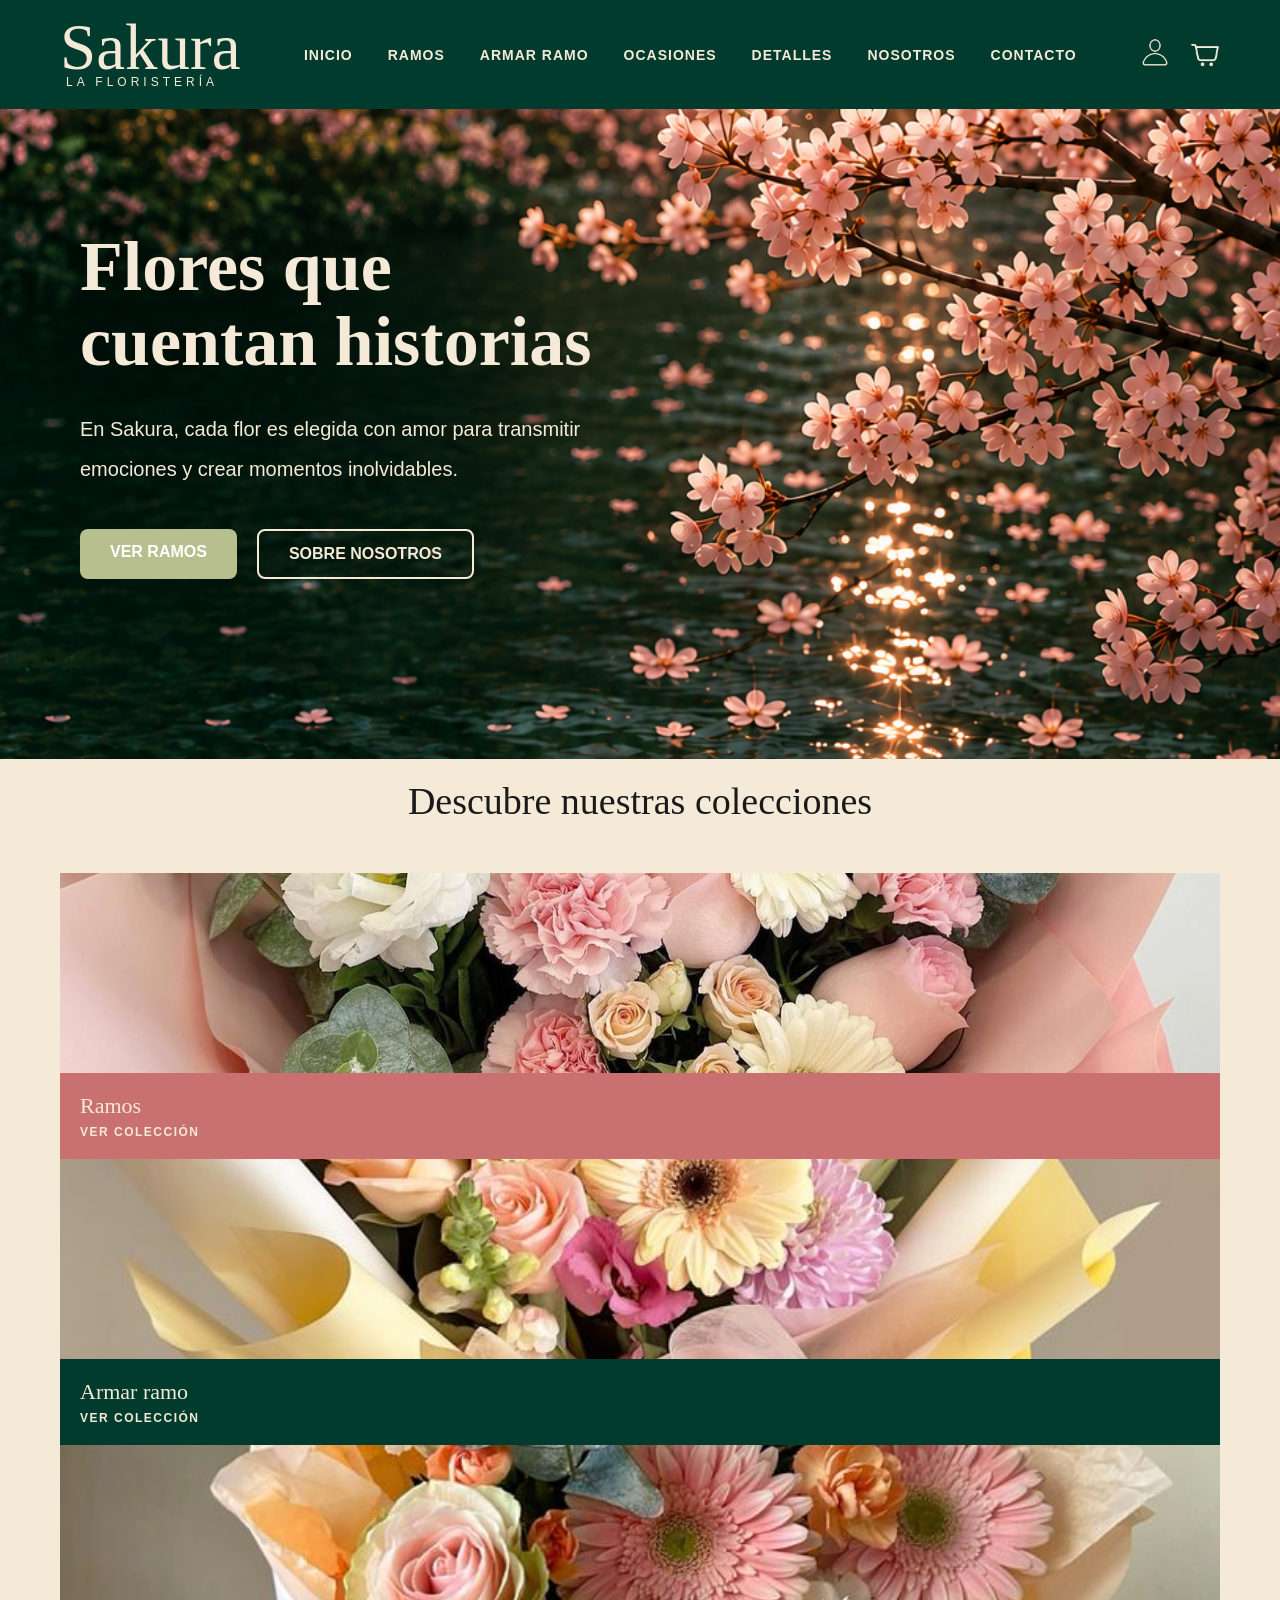
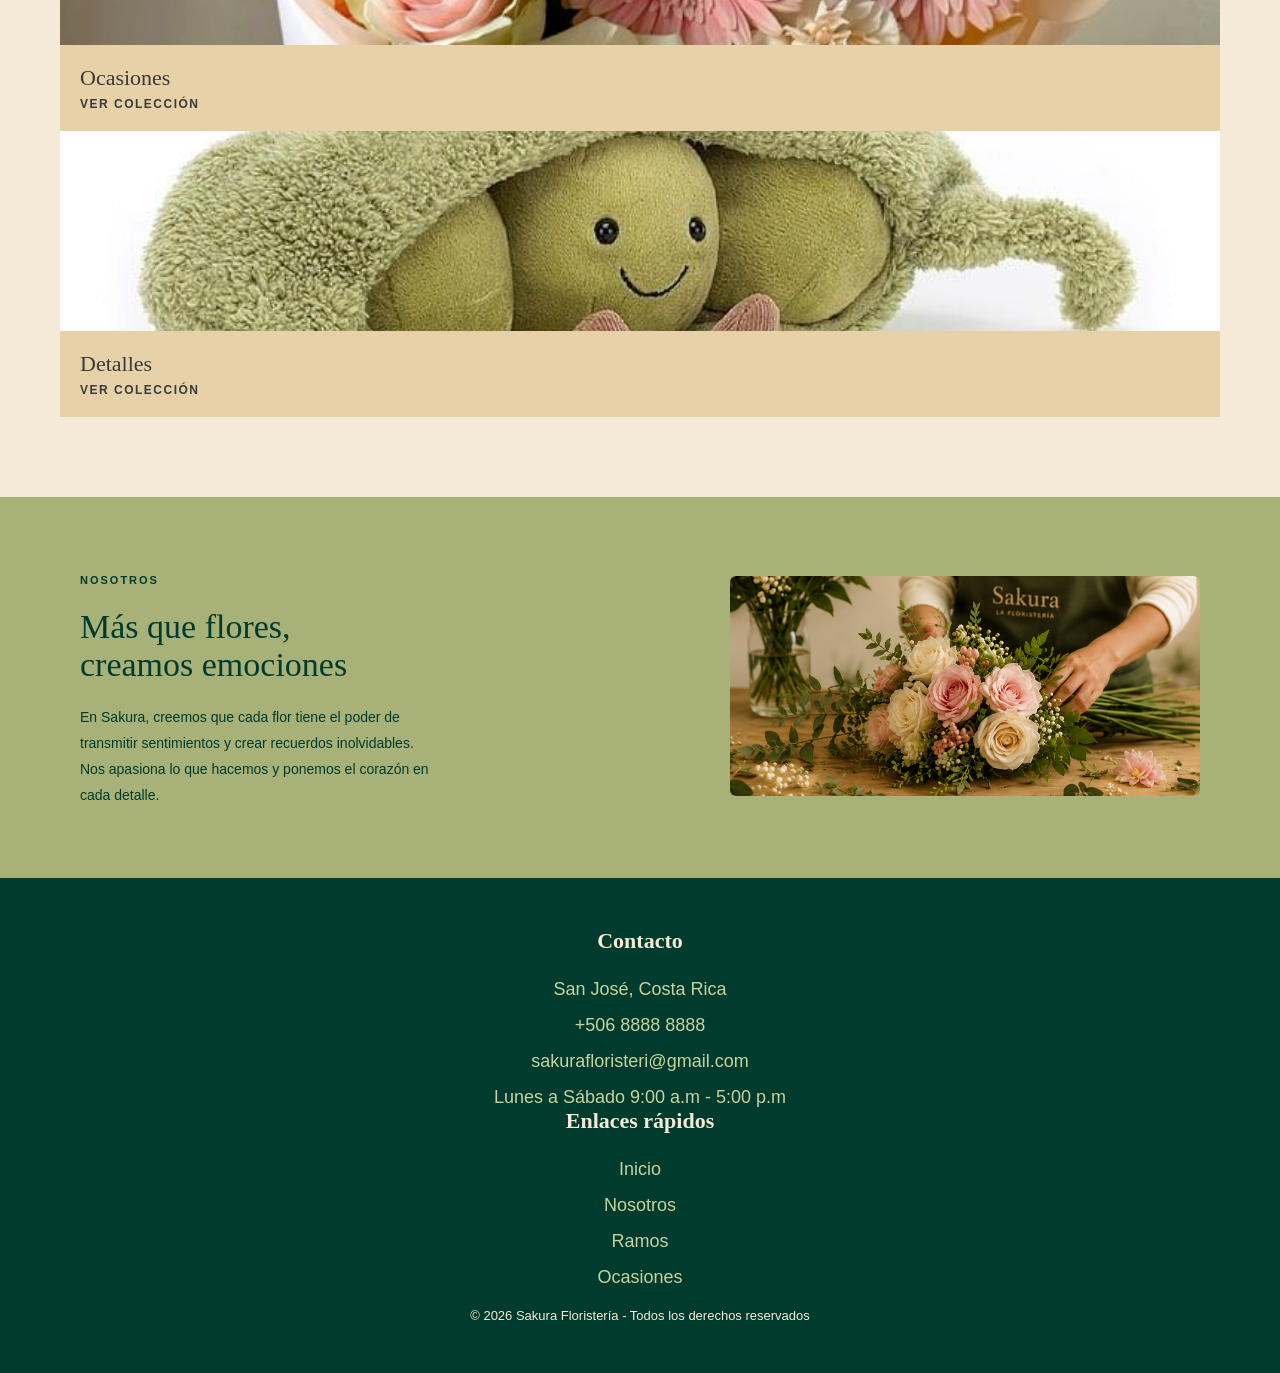
==== commit 09e7f111: "d" ====
--- a/index.html
+++ b/index.html
@@ -118,6 +118,10 @@
             <div class="titulo-seccion">
                 <h2>Descubre nuestras colecciones</h2>
             </div>
+            <!-- AQUÍ JAVASCRIPT VA A CREAR LAS TARJETAS -->
+            <div class="contenedor-colecciones" id="contenedorColecciones">
+
+            </div>
         </section>
 
         <!-- ===================================================== -->
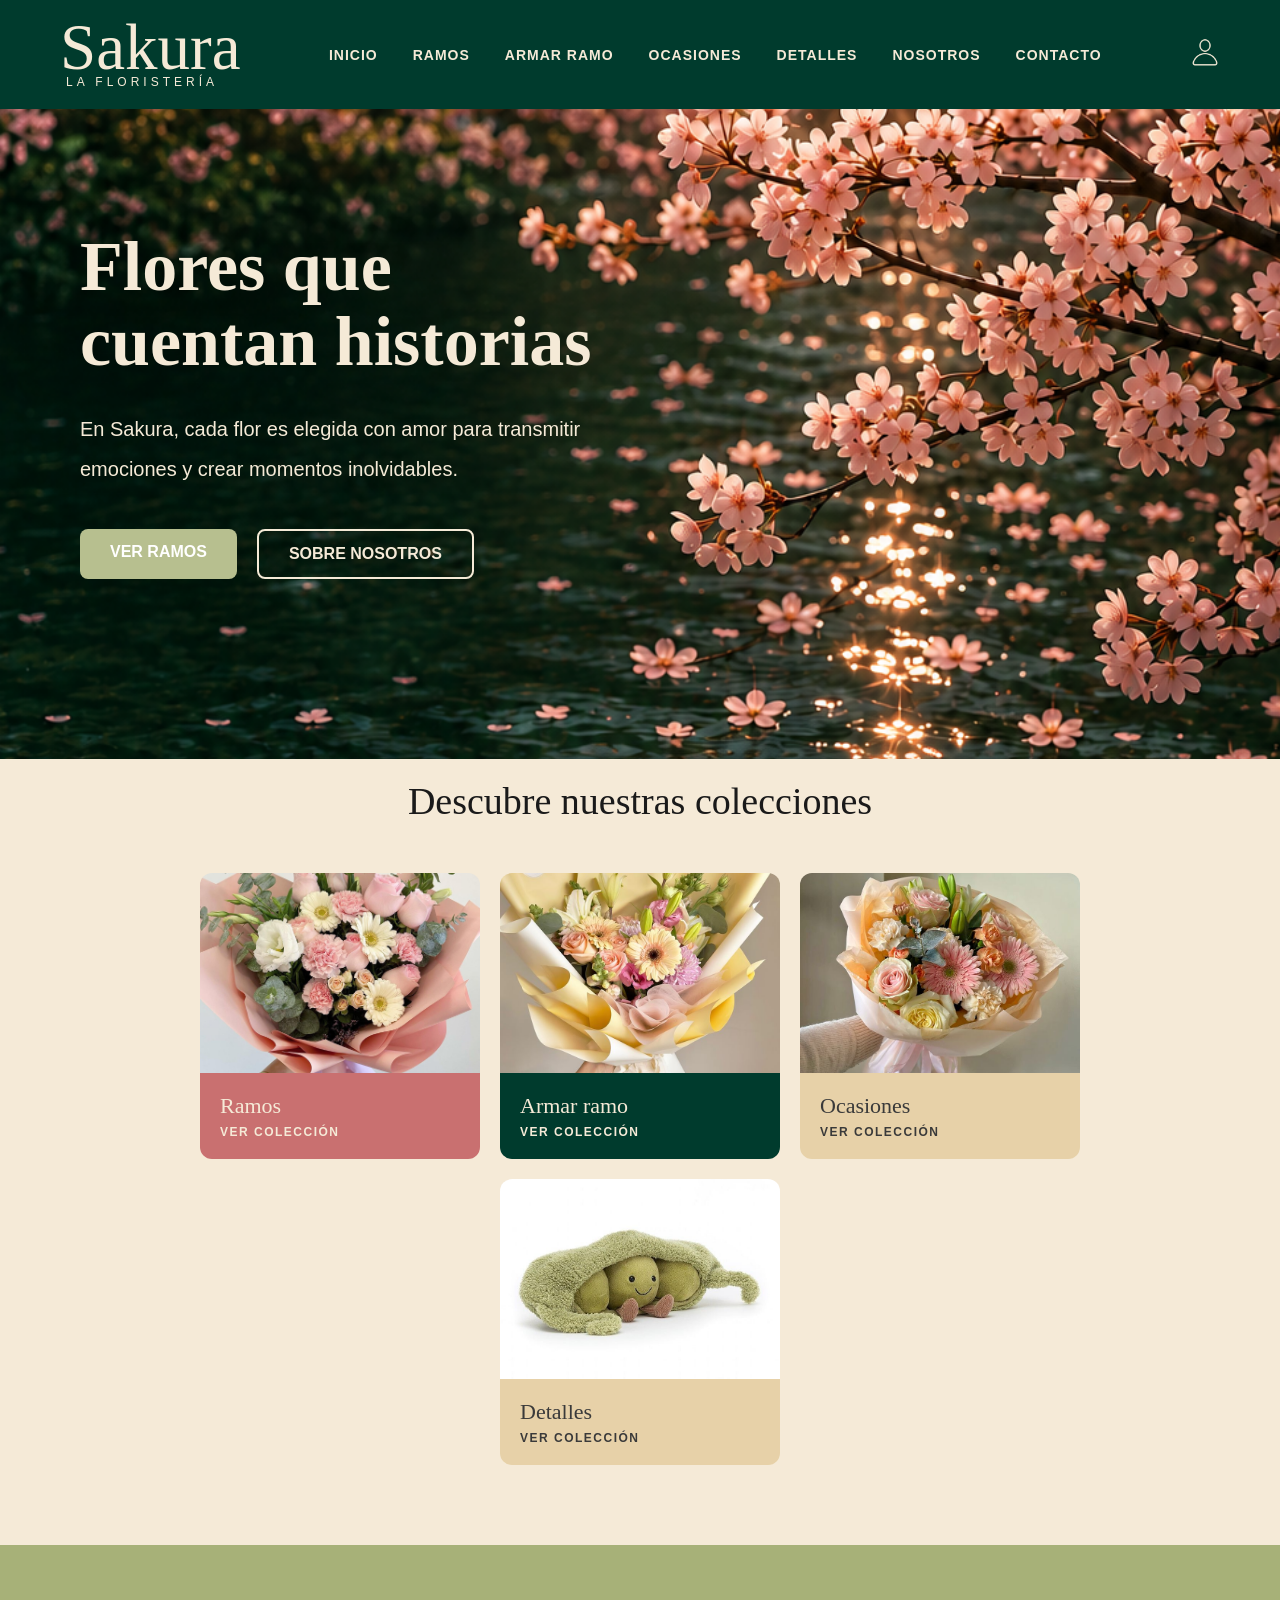
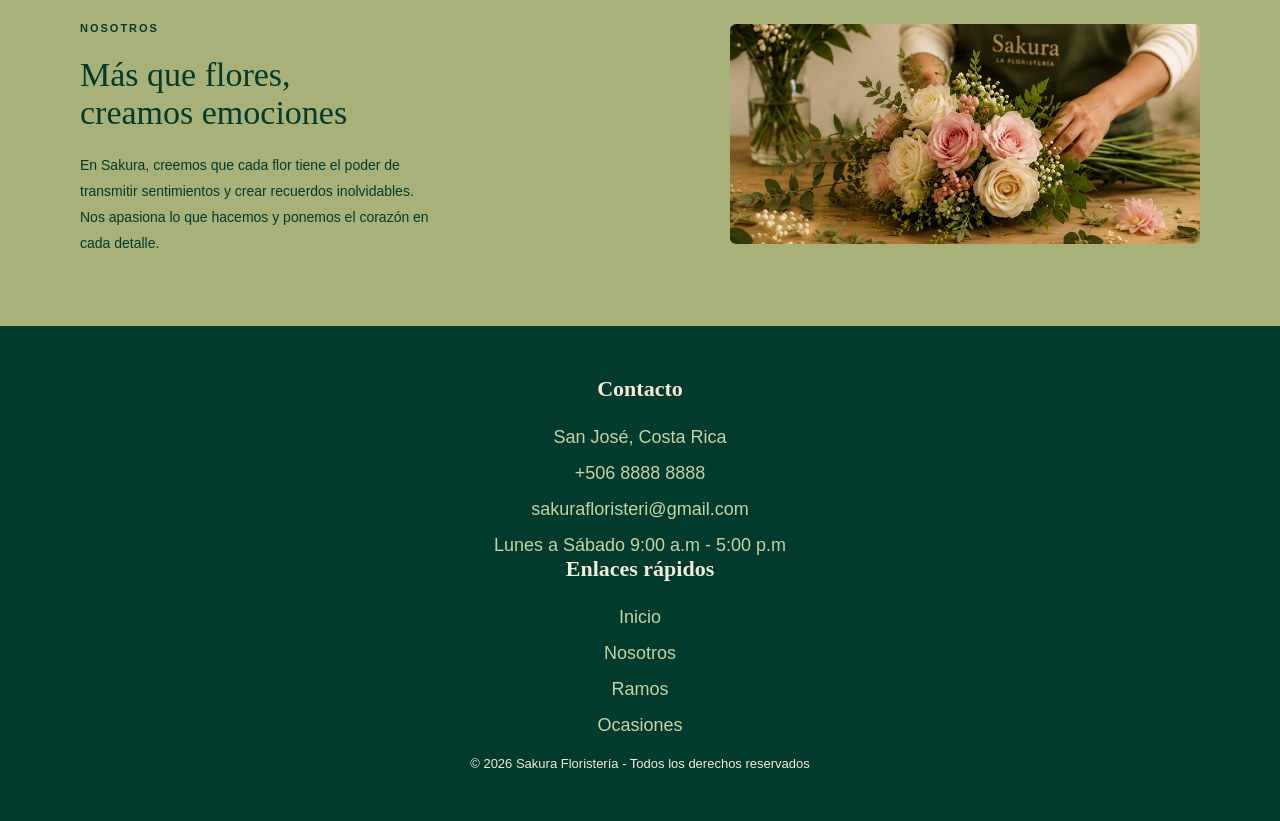
==== commit aba868a0: "responsive" ====
--- a/index.html
+++ b/index.html
@@ -41,9 +41,18 @@
             <p>LA FLORISTERÍA</p>
         </div>
 
+        <!-- Checkbox oculto para abrir/cerrar el menú -->
+        <input type="checkbox" id="menu-toggle" class="menu-toggle">
+
+        <!-- Botón hamburguesa -->
+        <label for="menu-toggle" class="menu-button">
+            <span></span>
+            <span></span>
+            <span></span>
+        </label>
+
         <!-- MENÚ DE NAVEGACIÓN -->
         <nav class="menu">
-
             <ul>
                 <li><a href="index.html">INICIO</a></li>
                 <li><a href="ramos.html">RAMOS</a></li>
@@ -52,20 +61,13 @@
                 <li><a href="detalles.html">DETALLES</a></li>
                 <li><a href="#nosotros">NOSOTROS</a></li>
                 <li><a href="#contacto">CONTACTO</a></li>
-
             </ul>
-
         </nav>
 
         <!-- ICONOS DEL MENÚ -->
         <div class="iconos">
-            <!-- ICONO USUARIO -->
-            <button>
-                <img src="assets/images/person.png" alt="Usuario">
-            </button>
-            <!-- ICONO CARRITO -->
-            <a href="carrito.html" class="icono-carrito">
-                <img src="assets/images/shopping-cart.png" alt="Carrito">
+            <a href="registro.html" class="icono-usuario">
+                <img src="assets/images/person.png" alt="Ir al registro">
             </a>
         </div>
 
--- a/css/style.css
+++ b/css/style.css
@@ -332,10 +332,11 @@
 cada tarjeta individual
 ======================*/
 
-.tarjetas-coleccion {
+.contenedor-colecciones {
     display: flex;
     gap: 20px;
     justify-content: center;
+    flex-wrap: wrap;
 }
 
 /*==================
@@ -412,24 +413,74 @@
     transform: scale(1.1);
 }
 /* =====================================================
-DISEÑO PARA CELULARES
+HACE QUE SE OCULTE Y MIENTRE LA HAMBURGUESA
 ===================================================== */
-@media (max-width: 768px) {
-
-    /* HEADER */
+.menu-toggle {
+    display: none;
+}
+
+.menu-button {
+    display: none;
+    width: 38px;
+    height: 32px;
+    cursor: pointer;
+}
+
+.menu-button span {
+    display: block;
+    height: 4px;
+    margin-bottom: 6px;
+    background-color: #f5ead7;
+    border-radius: 4px;
+}
+/* =====================================================
+HAMBURGUESA
+===================================================== */
+@media (max-width: 700px) {
+
     .header {
+        position: relative;
+        padding: 20px;
+    }
+
+    .logo h1 {
+        font-size: 45px;
+        line-height: 42px;
+    }
+
+    .logo p {
+        font-size: 10px;
+    }
+
+    .menu-button {
+        display: block;
+    }
+
+    .menu {
+        display: none;
+        position: absolute;
+        top: 95px;
+        left: 0;
+        width: 100%;
+        background-color: #003b2d;
+        padding: 15px;
+        z-index: 999;
+    }
+
+    .menu-toggle:checked ~ .menu {
+        display: block;
+    }
+
+    .menu ul {
         flex-direction: column;
-        padding: 20px;
-        gap: 20px;
-    }
-
-    .menu ul {
-        flex-wrap: wrap;
-        justify-content: center;
+        align-items: center;
         gap: 15px;
     }
 
-    /* IMAGEN PRINCIPAL */
+    .iconos {
+        display: none;
+    }
+
     .cerezos {
         height: auto;
     }
@@ -449,7 +500,6 @@
         line-height: 34px;
     }
 
-    /* BOTONES */
     .botones {
         flex-direction: column;
         align-items: flex-start;
@@ -457,26 +507,10 @@
         margin-bottom: 80px;
     }
 
-    .btn {
-        display: block;
-        width: fit-content;
-    }
-
-    /* COLECCIONES */
-    .colecciones {
-        padding-top: 90px;
-    }
-
-    .tarjetas-coleccion {
-        flex-direction: column;
-        align-items: center;
-    }
-
     .tarjeta-coleccion {
         width: 90%;
     }
 
-    /* NOSOTROS */
     .nosotros {
         flex-direction: column;
         text-align: center;
@@ -490,10 +524,81 @@
         width: 100%;
         height: auto;
     }
-
-    /* FOOTER */
-    .footer-contenido {
+}
+/* =========================
+TABLET
+========================= */
+@media (max-width: 900px) {
+
+    .header {
+        padding: 20px 30px;
+    }
+
+    .menu ul {
+        gap: 20px;
+    }
+
+    .contenido-cerezos h1 {
+        font-size: 55px;
+    }
+}
+/* =========================
+CELULAR
+========================= */
+@media (max-width: 700px) {
+
+    .menu-button {
+        display: block;
+    }
+
+    .menu {
+        display: none;
+        position: absolute;
+        top: 95px;
+        left: 0;
+        width: 100%;
+        background-color: #003b2d;
+        padding: 15px;
+    }
+
+    .menu-toggle:checked ~ .menu {
+        display: block;
+    }
+
+    .menu ul {
         flex-direction: column;
-        gap: 20px;
+        align-items: center;
+        gap: 15px;
+    }
+
+    .contenido-cerezos h1 {
+        font-size: 48px;
+    }
+
+    .contenido-cerezos p {
+        width: 100%;
+    }
+
+    .nosotros {
+        flex-direction: column;
+    }
+}
+/* =========================
+CELULAR PEQUEÑO
+========================= */
+@media (max-width: 420px) {
+
+    .logo h1 {
+        font-size: 35px;
+    }
+
+    .contenido-cerezos h1 {
+        font-size: 36px;
+        line-height: 42px;
+    }
+
+    .btn {
+        width: 100%;
+        text-align: center;
     }
 }
